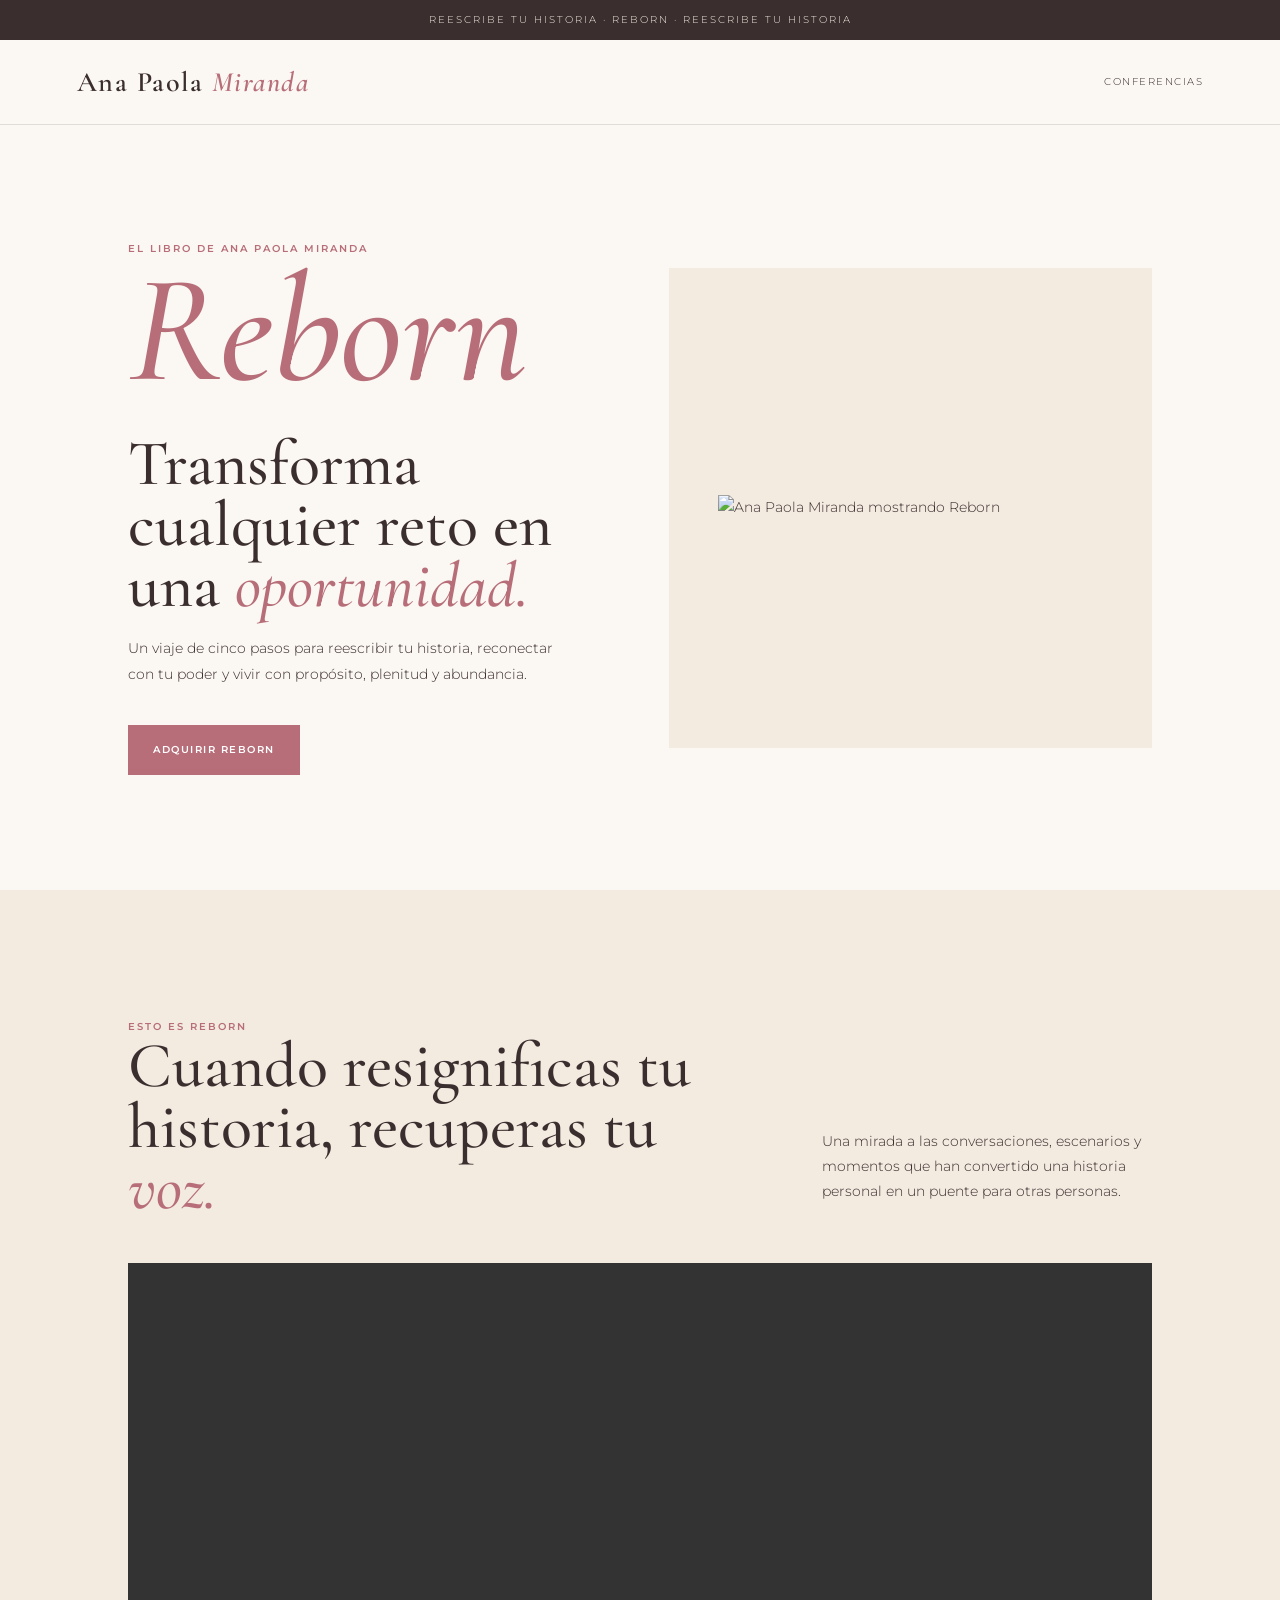
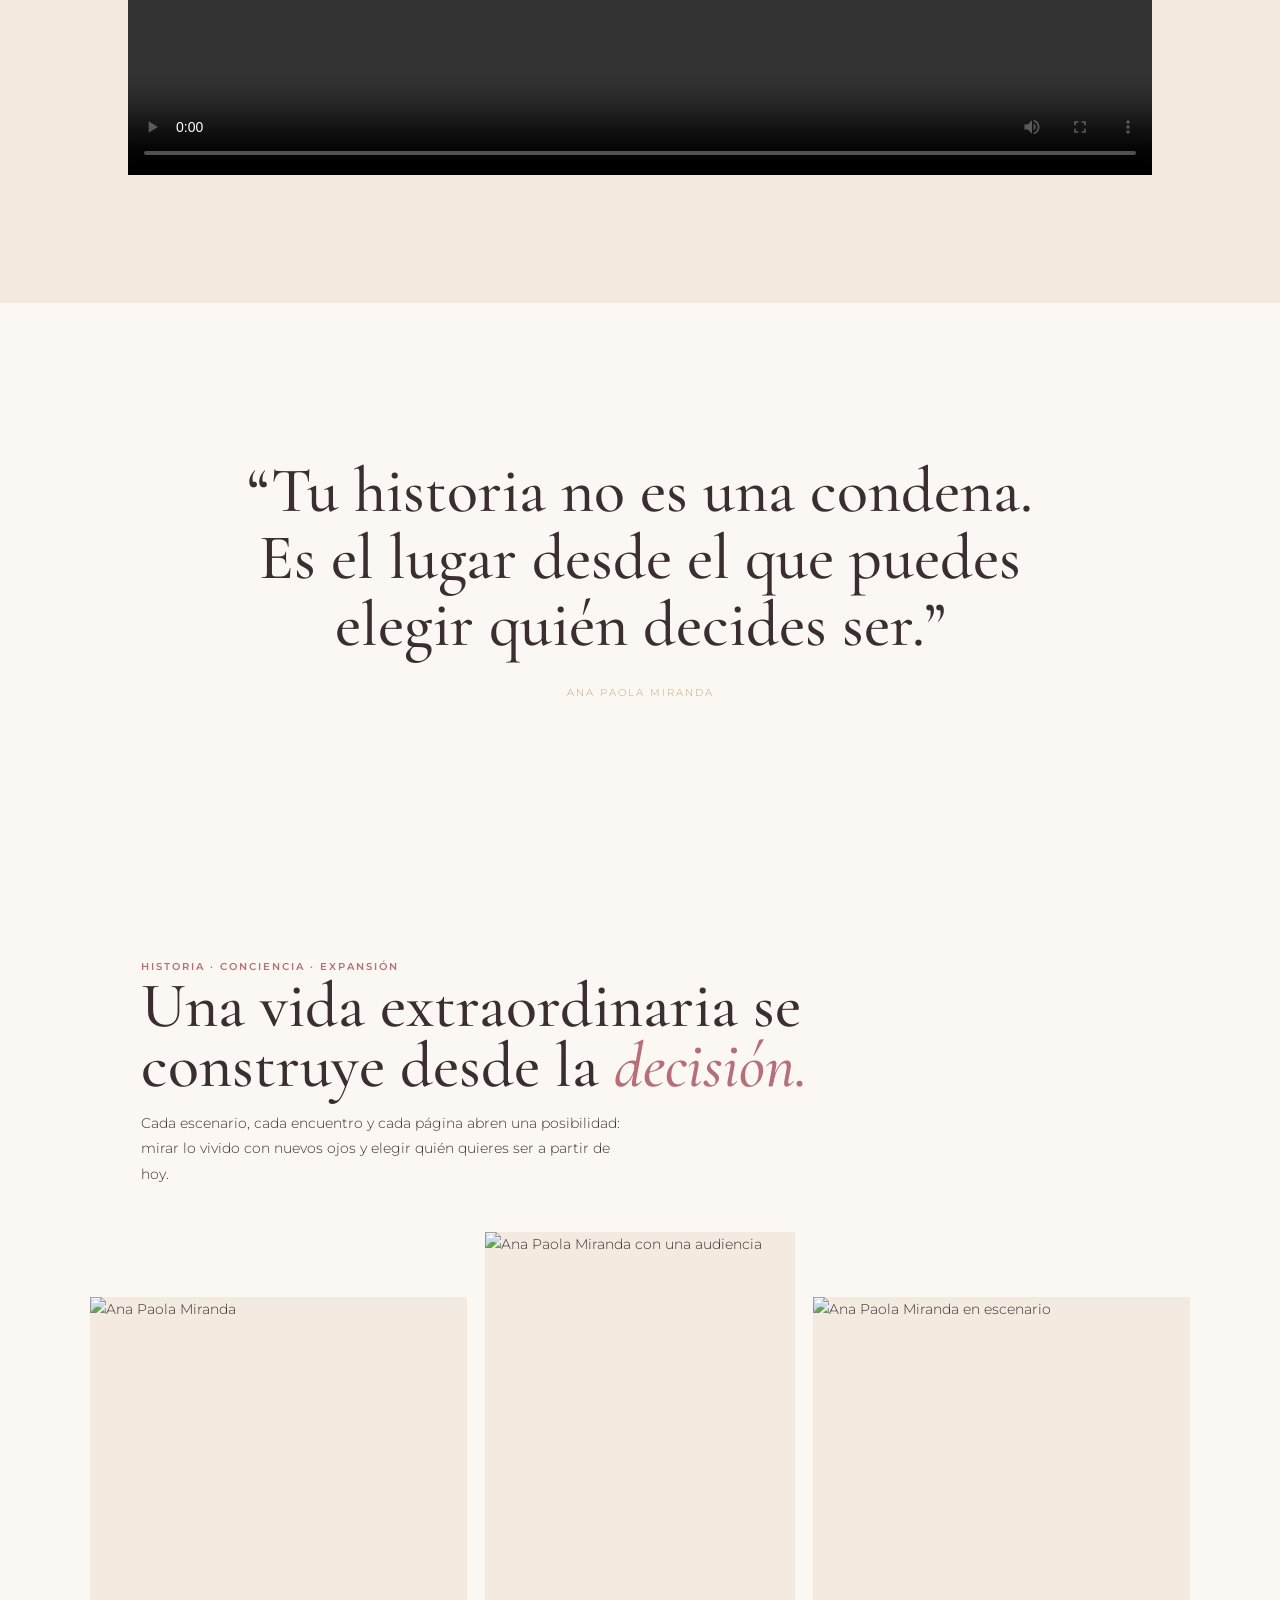
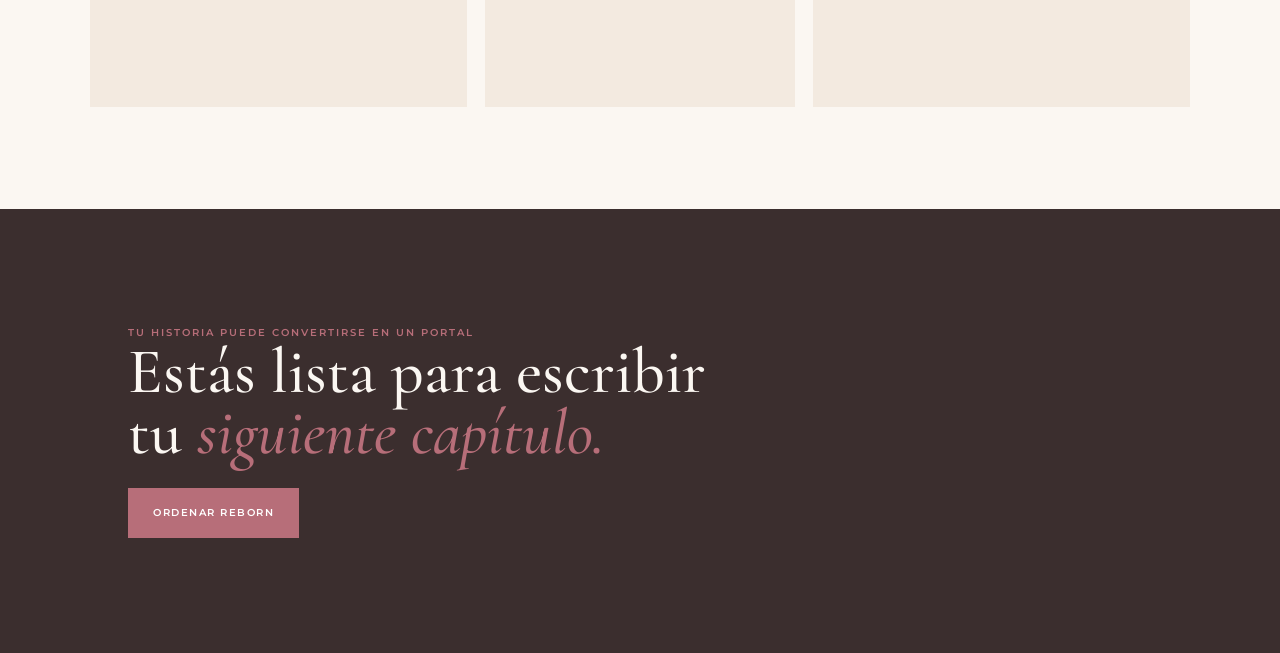
==== reborn/index.html @ 2768ccd0 "Publicar reborn/index.html" ====
<!doctype html>
<html lang="es"><head><meta charset="utf-8"><meta name="viewport" content="width=device-width,initial-scale=1"><title>Reborn | Ana Paola Miranda</title><link rel="preconnect" href="https://fonts.googleapis.com"><link rel="preconnect" href="https://fonts.gstatic.com" crossorigin><link href="https://fonts.googleapis.com/css2?family=Cormorant+Garamond:ital,wght@0,500;0,600;1,500&family=Montserrat:wght@300;400;600&display=swap" rel="stylesheet"><style>
:root{--ivory:#FBF7F2;--cream:#F3EAE0;--pink:#EAD0CB;--cta:#B76E79;--gold:#C9A96A;--ink:#3B2E2E}*{box-sizing:border-box}body{margin:0;background:var(--ivory);color:var(--ink);font:300 14px/1.8 Montserrat,sans-serif}.bar{padding:11px;background:var(--ink);color:var(--cream);font-size:10px;letter-spacing:2px;text-align:center}nav{display:flex;justify-content:space-between;align-items:center;padding:25px 6vw;border-bottom:1px solid #3b2e2e22}nav a{color:var(--ink);text-decoration:none;text-transform:uppercase;font-size:10px;letter-spacing:1.5px}.brand{font:600 28px 'Cormorant Garamond',serif!important;text-transform:none!important}h1,h2{font-family:'Cormorant Garamond',serif;font-weight:500;line-height:.95;margin:0}h1{font-size:clamp(80px,12vw,165px)}h2{font-size:clamp(40px,5vw,72px)}em{color:var(--cta)}.eyebrow{color:var(--cta);font-size:10px;font-weight:600;letter-spacing:2px;text-transform:uppercase}.hero{display:grid;grid-template-columns:1fr 1.1fr;gap:8vw;align-items:center;min-height:82vh;padding:9vw 10vw}.hero h2{margin:30px 0 20px;max-width:500px}.copy{max-width:430px}.book{min-height:480px;background:var(--cream);display:flex;align-items:center;justify-content:center}.book img{width:80%;max-height:530px;object-fit:cover}.button{display:inline-block;margin-top:24px;padding:16px 25px;background:var(--cta);color:#fff;font-weight:600;font-size:10px;letter-spacing:1.5px;text-decoration:none;text-transform:uppercase}.intro{background:var(--cream);padding:10vw}.heading{max-width:1100px;margin:auto auto 45px;display:flex;justify-content:space-between;gap:5vw;align-items:end}.heading p{max-width:330px}.film{max-width:1100px;margin:auto;background:var(--ink)}video{display:block;width:100%;max-height:75vh}.quote{padding:12vw 10vw;text-align:center}.quote p{max-width:850px;margin:auto;font:500 clamp(36px,5vw,68px)/1.05 'Cormorant Garamond',serif}.quote span{display:block;margin-top:25px;color:var(--gold);font-size:10px;letter-spacing:2px;text-transform:uppercase}.gallery{padding:8vw 7vw}.gallery-head{max-width:700px;margin:0 0 45px 4vw}.gallery-head p{max-width:480px}.grid{display:grid;grid-template-columns:1.1fr .9fr 1.1fr;gap:18px}.grid figure{margin:0;background:var(--cream);overflow:hidden}.grid figure:nth-child(odd){margin-top:65px}.grid img{display:block;width:100%;height:410px;object-fit:cover;filter:saturate(.84)}footer{padding:9vw 10vw;background:var(--ink);color:var(--ivory)}footer h2{max-width:600px}@media(max-width:720px){nav{padding:20px 7vw}.hero{grid-template-columns:1fr;padding:18vw 8vw}.book{order:-1;min-height:350px}.intro,.gallery{padding:18vw 8vw}.heading{display:block}.heading p{margin-top:20px}.grid{grid-template-columns:1fr}.grid figure:nth-child(n){margin:0}.grid img{height:350px}}
</style></head><body><div class="bar">REESCRIBE TU HISTORIA · REBORN · REESCRIBE TU HISTORIA</div><nav><a class="brand" href="/">Ana Paola <em>Miranda</em></a><a href="/">Conferencias</a></nav><main><section class="hero"><div><div class="eyebrow">El libro de Ana Paola Miranda</div><h1><em>Reborn</em></h1><h2>Transforma cualquier reto en una <em>oportunidad.</em></h2><p class="copy">Un viaje de cinco pasos para reescribir tu historia, reconectar con tu poder y vivir con propósito, plenitud y abundancia.</p><a class="button" href="https://buy.stripe.com/00weVf7K4efV6lG5kM0co02">Adquirir Reborn</a></div><div class="book"><img src="https://ana-paola-miranda-2sur7z4mm-voz-es-consciencia.vercel.app/assets/reborn-book.webp" alt="Ana Paola Miranda mostrando Reborn"></div></section><section class="intro"><div class="heading"><div><div class="eyebrow">Esto es Reborn</div><h2>Cuando resignificas tu historia, recuperas tu <em>voz.</em></h2></div><p>Una mirada a las conversaciones, escenarios y momentos que han convertido una historia personal en un puente para otras personas.</p></div><div class="film"><video controls playsinline preload="metadata"><source src="/assets/intro-apm.mp4" type="video/mp4">Tu navegador no puede reproducir este video.</video></div></section><section class="quote"><p>“Tu historia no es una condena. Es el lugar desde el que puedes elegir quién decides ser.”</p><span>Ana Paola Miranda</span></section><section class="gallery"><div class="gallery-head"><div class="eyebrow">Historia · Conciencia · Expansión</div><h2>Una vida extraordinaria se construye desde la <em>decisión.</em></h2><p>Cada escenario, cada encuentro y cada página abren una posibilidad: mirar lo vivido con nuevos ojos y elegir quién quieres ser a partir de hoy.</p></div><div class="grid"><figure><img src="https://ana-paola-miranda-2sur7z4mm-voz-es-consciencia.vercel.app/assets/reborn-portrait.webp" alt="Ana Paola Miranda"></figure><figure><img src="https://ana-paola-miranda-2sur7z4mm-voz-es-consciencia.vercel.app/assets/reborn-audience.webp" alt="Ana Paola Miranda con una audiencia"></figure><figure><img src="https://ana-paola-miranda-2sur7z4mm-voz-es-consciencia.vercel.app/assets/reborn-stage.webp" alt="Ana Paola Miranda en escenario"></figure></div></section></main><footer><div class="eyebrow">Tu historia puede convertirse en un portal</div><h2>Estás lista para escribir tu <em>siguiente capítulo.</em></h2><a class="button" href="https://buy.stripe.com/00weVf7K4efV6lG5kM0co02">Ordenar Reborn</a></footer></body></html>
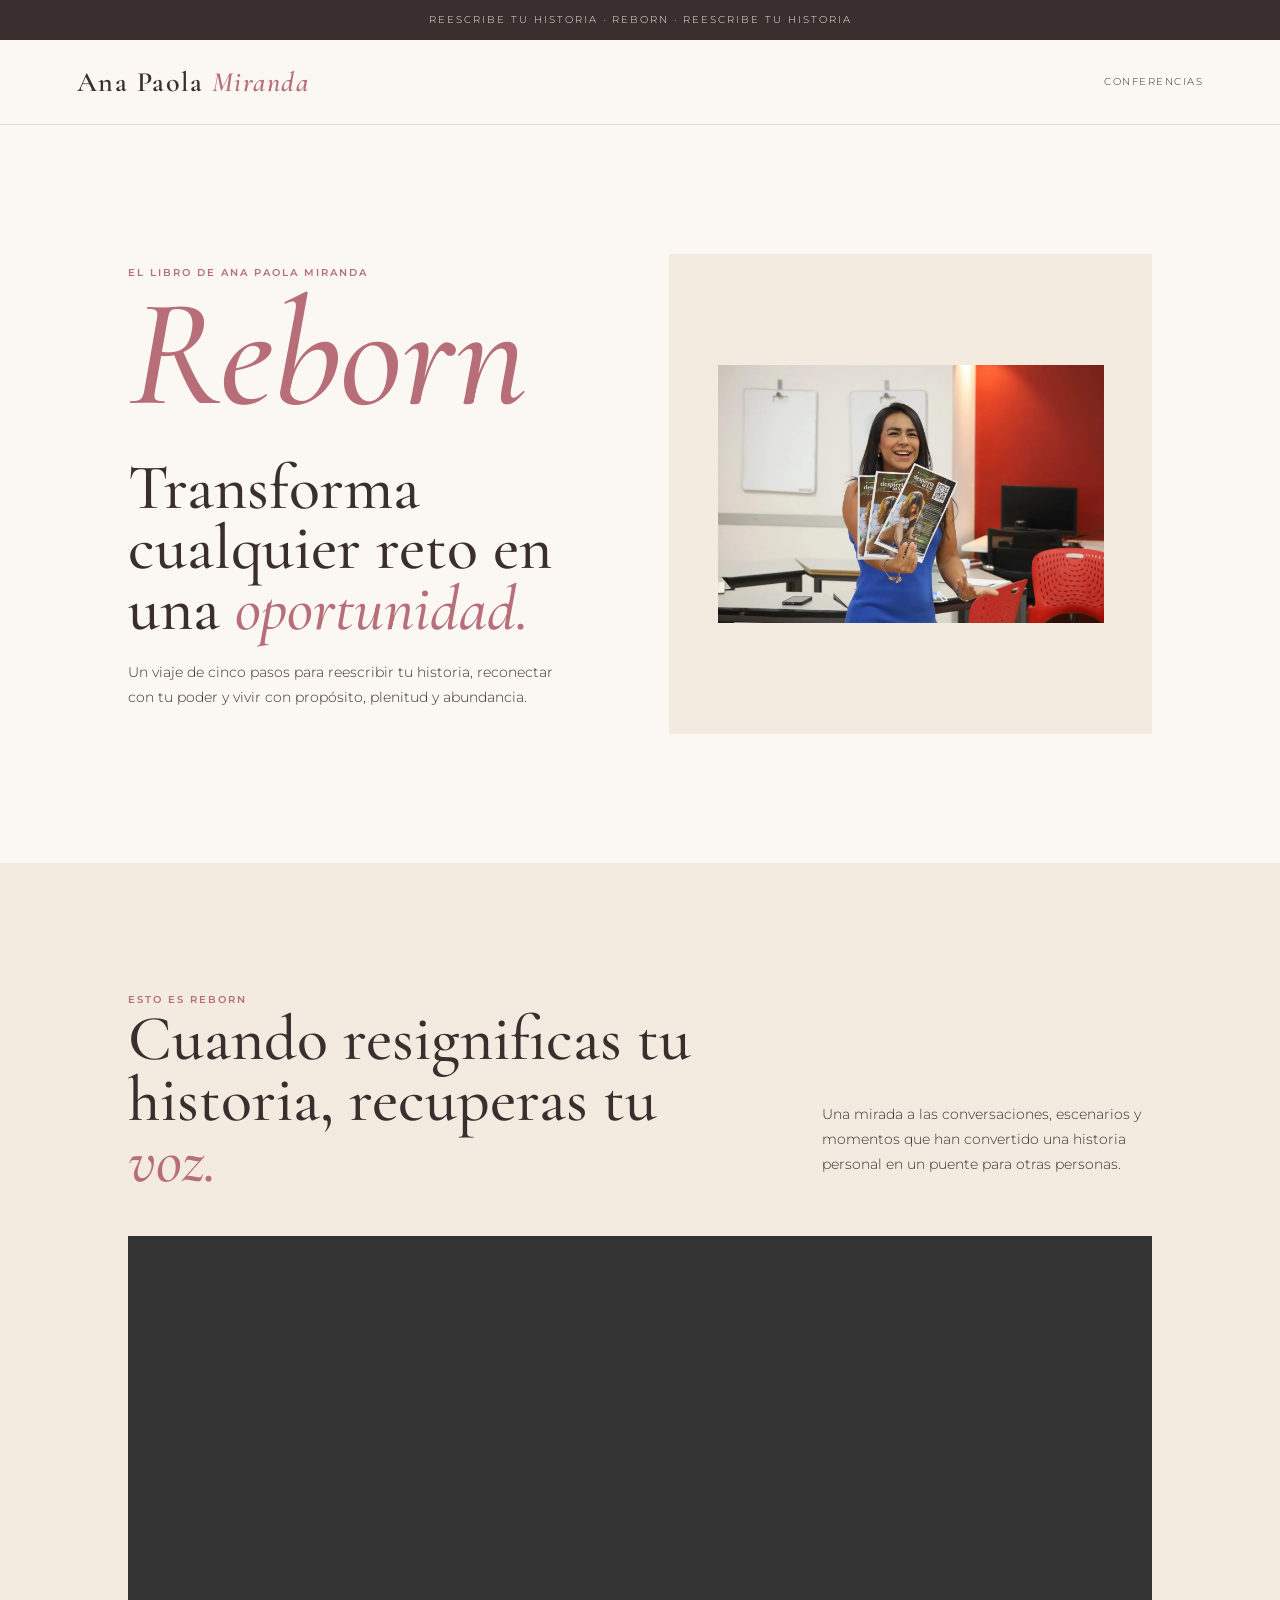
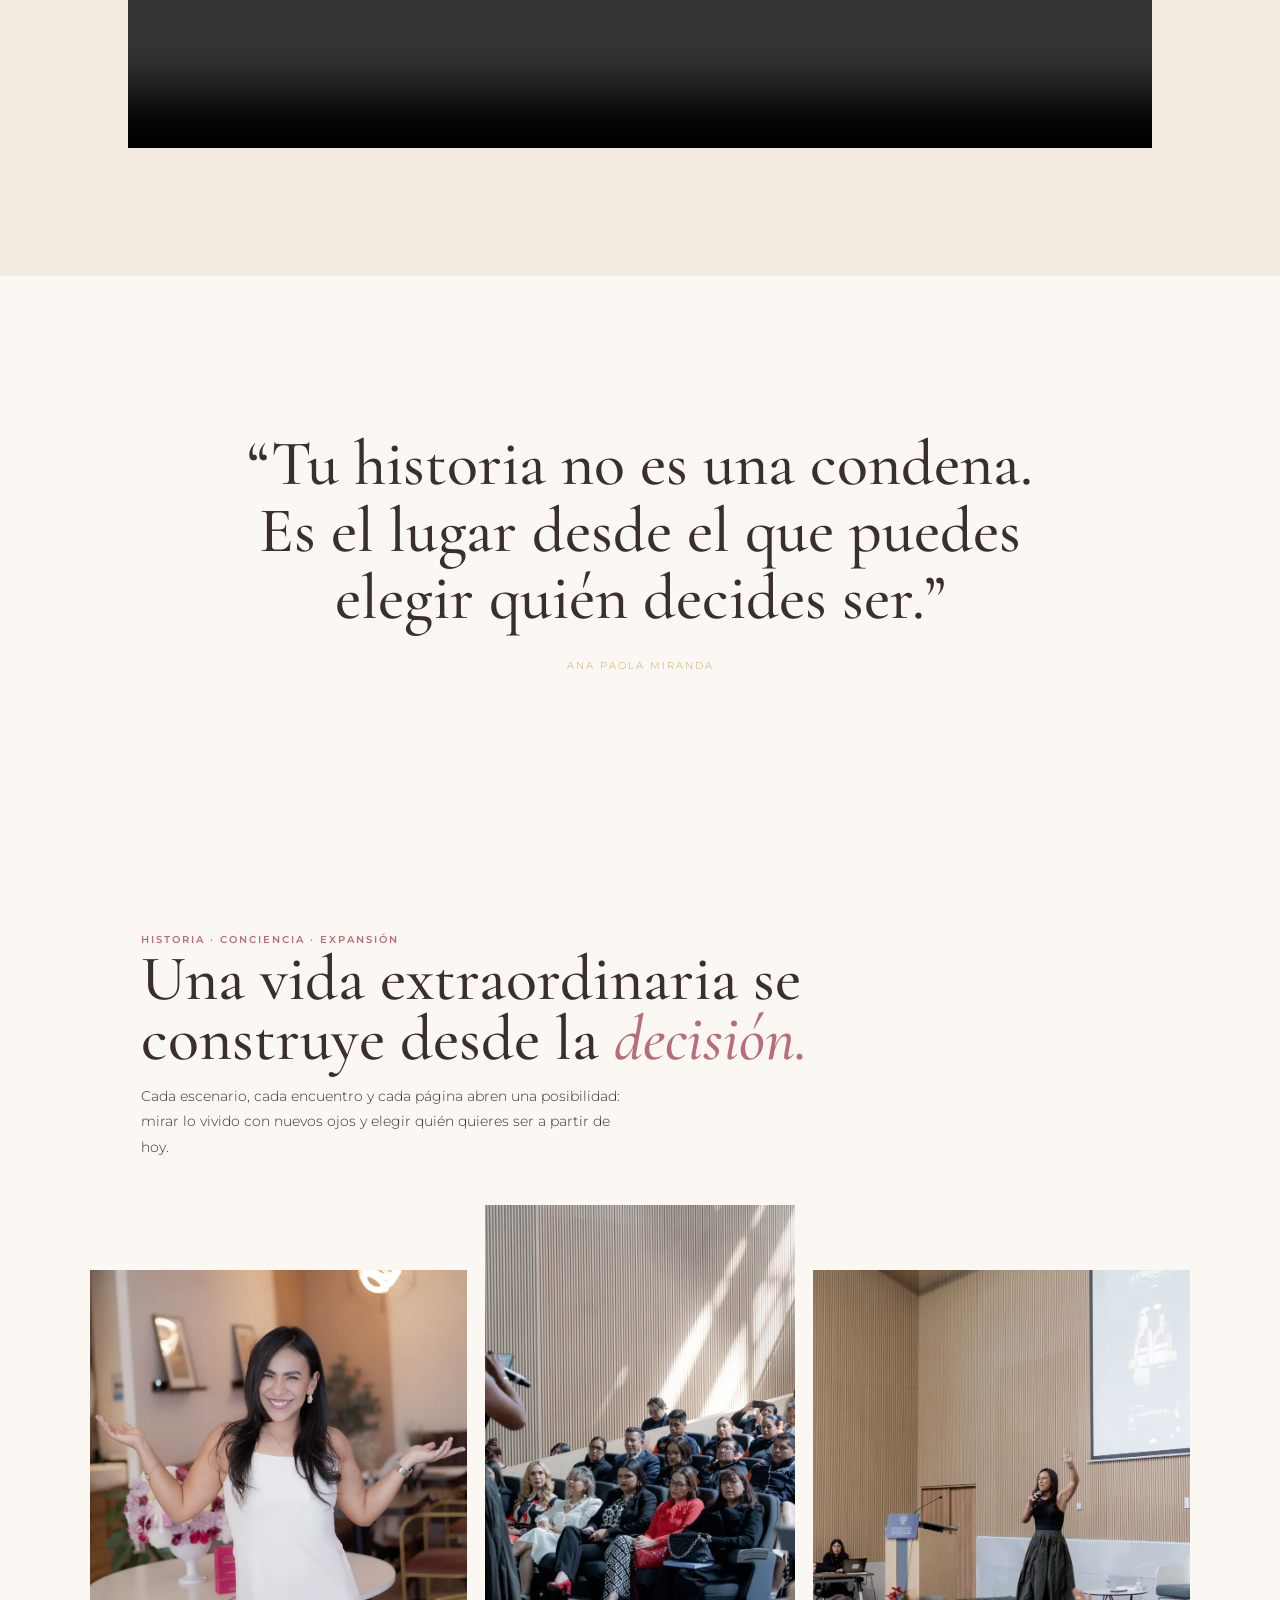
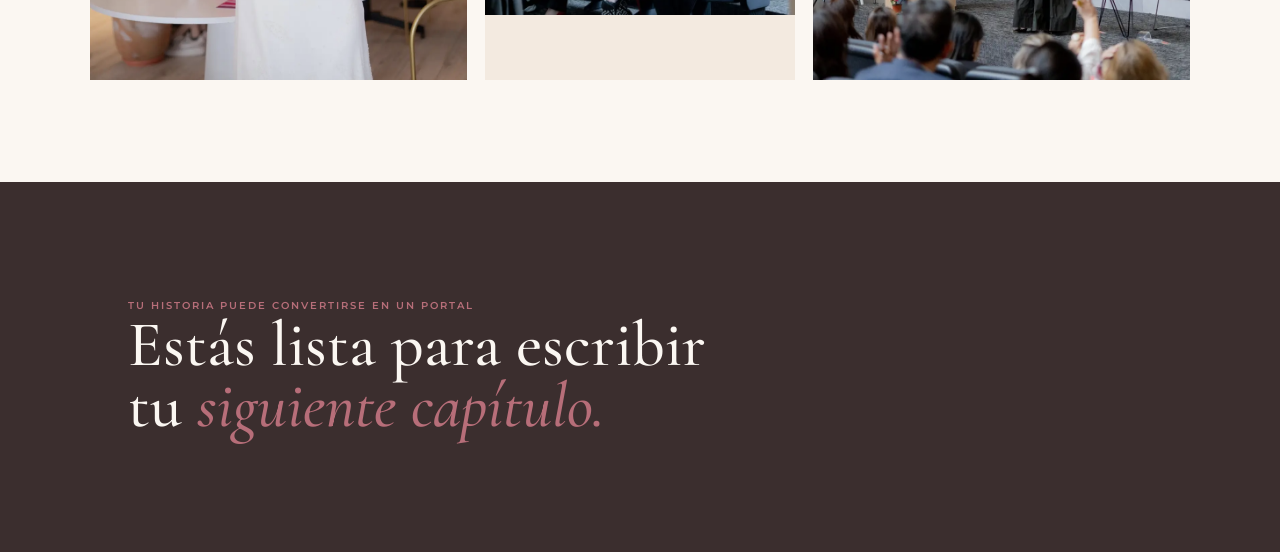
==== commit 97fe20fd: "Restaurar imágenes y checkout de Reborn" ====
--- a/reborn/index.html
+++ b/reborn/index.html
@@ -1,4 +1,4 @@
 <!doctype html>
 <html lang="es"><head><meta charset="utf-8"><meta name="viewport" content="width=device-width,initial-scale=1"><title>Reborn | Ana Paola Miranda</title><link rel="preconnect" href="https://fonts.googleapis.com"><link rel="preconnect" href="https://fonts.gstatic.com" crossorigin><link href="https://fonts.googleapis.com/css2?family=Cormorant+Garamond:ital,wght@0,500;0,600;1,500&family=Montserrat:wght@300;400;600&display=swap" rel="stylesheet"><style>
 :root{--ivory:#FBF7F2;--cream:#F3EAE0;--pink:#EAD0CB;--cta:#B76E79;--gold:#C9A96A;--ink:#3B2E2E}*{box-sizing:border-box}body{margin:0;background:var(--ivory);color:var(--ink);font:300 14px/1.8 Montserrat,sans-serif}.bar{padding:11px;background:var(--ink);color:var(--cream);font-size:10px;letter-spacing:2px;text-align:center}nav{display:flex;justify-content:space-between;align-items:center;padding:25px 6vw;border-bottom:1px solid #3b2e2e22}nav a{color:var(--ink);text-decoration:none;text-transform:uppercase;font-size:10px;letter-spacing:1.5px}.brand{font:600 28px 'Cormorant Garamond',serif!important;text-transform:none!important}h1,h2{font-family:'Cormorant Garamond',serif;font-weight:500;line-height:.95;margin:0}h1{font-size:clamp(80px,12vw,165px)}h2{font-size:clamp(40px,5vw,72px)}em{color:var(--cta)}.eyebrow{color:var(--cta);font-size:10px;font-weight:600;letter-spacing:2px;text-transform:uppercase}.hero{display:grid;grid-template-columns:1fr 1.1fr;gap:8vw;align-items:center;min-height:82vh;padding:9vw 10vw}.hero h2{margin:30px 0 20px;max-width:500px}.copy{max-width:430px}.book{min-height:480px;background:var(--cream);display:flex;align-items:center;justify-content:center}.book img{width:80%;max-height:530px;object-fit:cover}.button{display:inline-block;margin-top:24px;padding:16px 25px;background:var(--cta);color:#fff;font-weight:600;font-size:10px;letter-spacing:1.5px;text-decoration:none;text-transform:uppercase}.intro{background:var(--cream);padding:10vw}.heading{max-width:1100px;margin:auto auto 45px;display:flex;justify-content:space-between;gap:5vw;align-items:end}.heading p{max-width:330px}.film{max-width:1100px;margin:auto;background:var(--ink)}video{display:block;width:100%;max-height:75vh}.quote{padding:12vw 10vw;text-align:center}.quote p{max-width:850px;margin:auto;font:500 clamp(36px,5vw,68px)/1.05 'Cormorant Garamond',serif}.quote span{display:block;margin-top:25px;color:var(--gold);font-size:10px;letter-spacing:2px;text-transform:uppercase}.gallery{padding:8vw 7vw}.gallery-head{max-width:700px;margin:0 0 45px 4vw}.gallery-head p{max-width:480px}.grid{display:grid;grid-template-columns:1.1fr .9fr 1.1fr;gap:18px}.grid figure{margin:0;background:var(--cream);overflow:hidden}.grid figure:nth-child(odd){margin-top:65px}.grid img{display:block;width:100%;height:410px;object-fit:cover;filter:saturate(.84)}footer{padding:9vw 10vw;background:var(--ink);color:var(--ivory)}footer h2{max-width:600px}@media(max-width:720px){nav{padding:20px 7vw}.hero{grid-template-columns:1fr;padding:18vw 8vw}.book{order:-1;min-height:350px}.intro,.gallery{padding:18vw 8vw}.heading{display:block}.heading p{margin-top:20px}.grid{grid-template-columns:1fr}.grid figure:nth-child(n){margin:0}.grid img{height:350px}}
-</style></head><body><div class="bar">REESCRIBE TU HISTORIA · REBORN · REESCRIBE TU HISTORIA</div><nav><a class="brand" href="/">Ana Paola <em>Miranda</em></a><a href="/">Conferencias</a></nav><main><section class="hero"><div><div class="eyebrow">El libro de Ana Paola Miranda</div><h1><em>Reborn</em></h1><h2>Transforma cualquier reto en una <em>oportunidad.</em></h2><p class="copy">Un viaje de cinco pasos para reescribir tu historia, reconectar con tu poder y vivir con propósito, plenitud y abundancia.</p><a class="button" href="https://buy.stripe.com/00weVf7K4efV6lG5kM0co02">Adquirir Reborn</a></div><div class="book"><img src="https://ana-paola-miranda-2sur7z4mm-voz-es-consciencia.vercel.app/assets/reborn-book.webp" alt="Ana Paola Miranda mostrando Reborn"></div></section><section class="intro"><div class="heading"><div><div class="eyebrow">Esto es Reborn</div><h2>Cuando resignificas tu historia, recuperas tu <em>voz.</em></h2></div><p>Una mirada a las conversaciones, escenarios y momentos que han convertido una historia personal en un puente para otras personas.</p></div><div class="film"><video controls playsinline preload="metadata"><source src="/assets/intro-apm.mp4" type="video/mp4">Tu navegador no puede reproducir este video.</video></div></section><section class="quote"><p>“Tu historia no es una condena. Es el lugar desde el que puedes elegir quién decides ser.”</p><span>Ana Paola Miranda</span></section><section class="gallery"><div class="gallery-head"><div class="eyebrow">Historia · Conciencia · Expansión</div><h2>Una vida extraordinaria se construye desde la <em>decisión.</em></h2><p>Cada escenario, cada encuentro y cada página abren una posibilidad: mirar lo vivido con nuevos ojos y elegir quién quieres ser a partir de hoy.</p></div><div class="grid"><figure><img src="https://ana-paola-miranda-2sur7z4mm-voz-es-consciencia.vercel.app/assets/reborn-portrait.webp" alt="Ana Paola Miranda"></figure><figure><img src="https://ana-paola-miranda-2sur7z4mm-voz-es-consciencia.vercel.app/assets/reborn-audience.webp" alt="Ana Paola Miranda con una audiencia"></figure><figure><img src="https://ana-paola-miranda-2sur7z4mm-voz-es-consciencia.vercel.app/assets/reborn-stage.webp" alt="Ana Paola Miranda en escenario"></figure></div></section></main><footer><div class="eyebrow">Tu historia puede convertirse en un portal</div><h2>Estás lista para escribir tu <em>siguiente capítulo.</em></h2><a class="button" href="https://buy.stripe.com/00weVf7K4efV6lG5kM0co02">Ordenar Reborn</a></footer></body></html>
+</style></head><body><div class="bar">REESCRIBE TU HISTORIA · REBORN · REESCRIBE TU HISTORIA</div><nav><a class="brand" href="/">Ana Paola <em>Miranda</em></a><a href="/">Conferencias</a></nav><main><section class="hero"><div><div class="eyebrow">El libro de Ana Paola Miranda</div><h1><em>Reborn</em></h1><h2>Transforma cualquier reto en una <em>oportunidad.</em></h2><p class="copy">Un viaje de cinco pasos para reescribir tu historia, reconectar con tu poder y vivir con propósito, plenitud y abundancia.</p><script async src="https://js.stripe.com/v3/buy-button.js"></script><stripe-buy-button buy-button-id="buy_btn_1UAITbFDJoEwNW8dLNTRhCLz" publishable-key="pk_live_51MtfrJFDJoEwNW8dAANXOq1FfuCjnZkId1ZlpKen9R8stJC3nZE4eP9NRCsV95WtlW2i5pS6AgzBwb1lvlz00PYuFrcIm"></stripe-buy-button></div><div class="book"><img src="[data-uri]" alt="Ana Paola Miranda mostrando Reborn"></div></section><section class="intro"><div class="heading"><div><div class="eyebrow">Esto es Reborn</div><h2>Cuando resignificas tu historia, recuperas tu <em>voz.</em></h2></div><p>Una mirada a las conversaciones, escenarios y momentos que han convertido una historia personal en un puente para otras personas.</p></div><div class="film"><video controls playsinline preload="metadata"><source src="https://ana-paola-miranda-2sur7z4mm-voz-es-consciencia.vercel.app/assets/intro-apm-web.mp4" type="video/mp4">Tu navegador no puede reproducir este video.</video></div></section><section class="quote"><p>“Tu historia no es una condena. Es el lugar desde el que puedes elegir quién decides ser.”</p><span>Ana Paola Miranda</span></section><section class="gallery"><div class="gallery-head"><div class="eyebrow">Historia · Conciencia · Expansión</div><h2>Una vida extraordinaria se construye desde la <em>decisión.</em></h2><p>Cada escenario, cada encuentro y cada página abren una posibilidad: mirar lo vivido con nuevos ojos y elegir quién quieres ser a partir de hoy.</p></div><div class="grid"><figure><img src="[data-uri]" alt="Ana Paola Miranda"></figure><figure><img src="[data-uri]" alt="Ana Paola Miranda con una audiencia"></figure><figure><img src="[data-uri]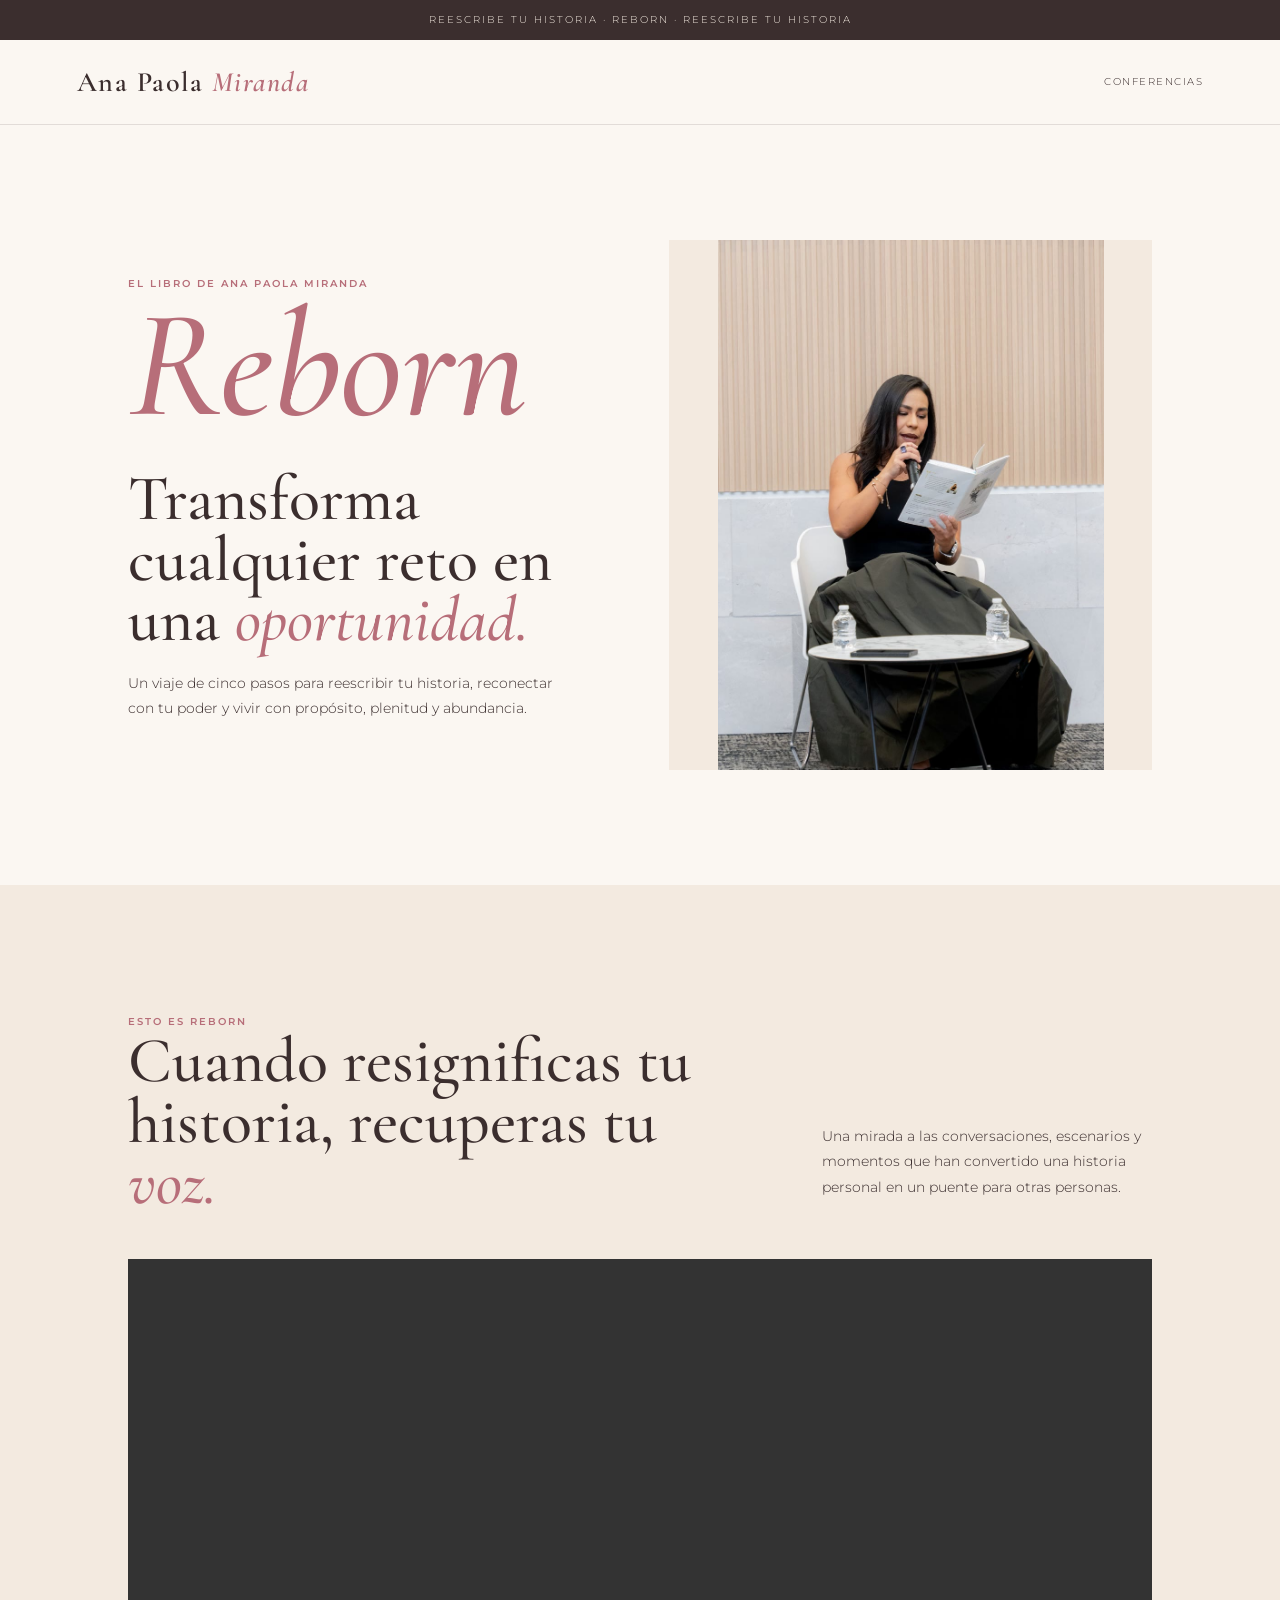
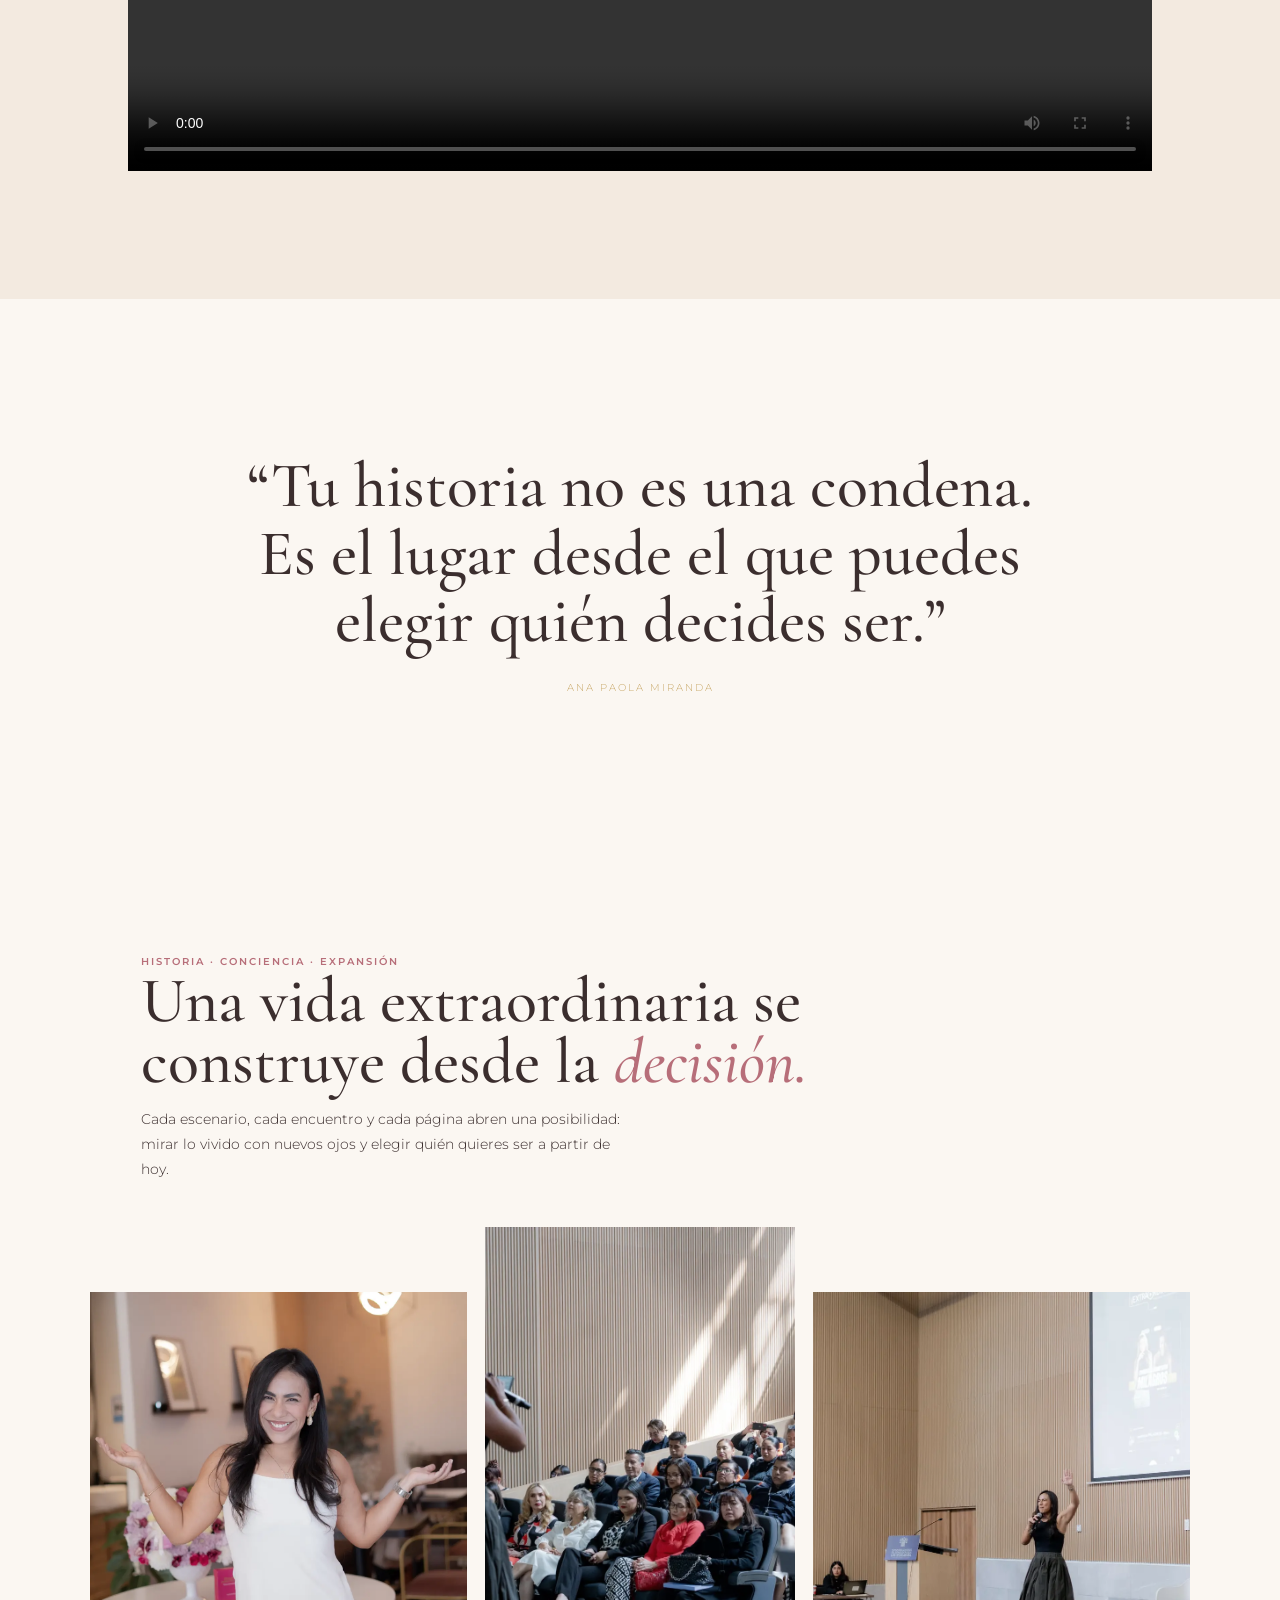
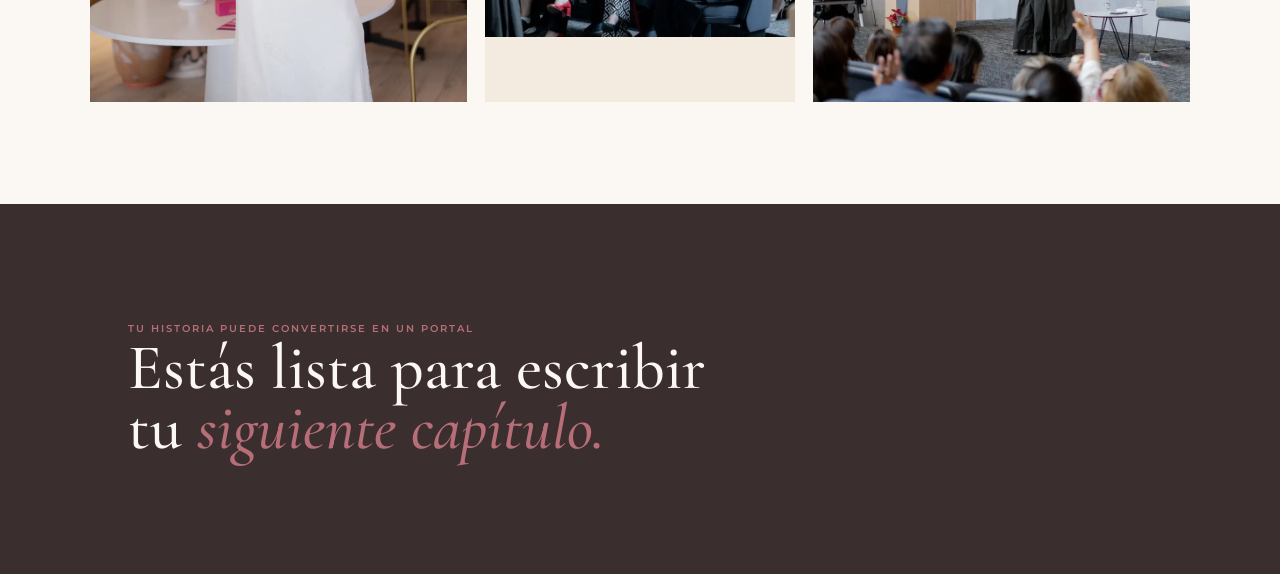
==== commit 4bee6a9d: "Actualizar foto principal y checkout de Reborn" ====
--- a/reborn/index.html
+++ b/reborn/index.html
@@ -1,4 +1,4 @@
 <!doctype html>
 <html lang="es"><head><meta charset="utf-8"><meta name="viewport" content="width=device-width,initial-scale=1"><title>Reborn | Ana Paola Miranda</title><link rel="preconnect" href="https://fonts.googleapis.com"><link rel="preconnect" href="https://fonts.gstatic.com" crossorigin><link href="https://fonts.googleapis.com/css2?family=Cormorant+Garamond:ital,wght@0,500;0,600;1,500&family=Montserrat:wght@300;400;600&display=swap" rel="stylesheet"><style>
 :root{--ivory:#FBF7F2;--cream:#F3EAE0;--pink:#EAD0CB;--cta:#B76E79;--gold:#C9A96A;--ink:#3B2E2E}*{box-sizing:border-box}body{margin:0;background:var(--ivory);color:var(--ink);font:300 14px/1.8 Montserrat,sans-serif}.bar{padding:11px;background:var(--ink);color:var(--cream);font-size:10px;letter-spacing:2px;text-align:center}nav{display:flex;justify-content:space-between;align-items:center;padding:25px 6vw;border-bottom:1px solid #3b2e2e22}nav a{color:var(--ink);text-decoration:none;text-transform:uppercase;font-size:10px;letter-spacing:1.5px}.brand{font:600 28px 'Cormorant Garamond',serif!important;text-transform:none!important}h1,h2{font-family:'Cormorant Garamond',serif;font-weight:500;line-height:.95;margin:0}h1{font-size:clamp(80px,12vw,165px)}h2{font-size:clamp(40px,5vw,72px)}em{color:var(--cta)}.eyebrow{color:var(--cta);font-size:10px;font-weight:600;letter-spacing:2px;text-transform:uppercase}.hero{display:grid;grid-template-columns:1fr 1.1fr;gap:8vw;align-items:center;min-height:82vh;padding:9vw 10vw}.hero h2{margin:30px 0 20px;max-width:500px}.copy{max-width:430px}.book{min-height:480px;background:var(--cream);display:flex;align-items:center;justify-content:center}.book img{width:80%;max-height:530px;object-fit:cover}.button{display:inline-block;margin-top:24px;padding:16px 25px;background:var(--cta);color:#fff;font-weight:600;font-size:10px;letter-spacing:1.5px;text-decoration:none;text-transform:uppercase}.intro{background:var(--cream);padding:10vw}.heading{max-width:1100px;margin:auto auto 45px;display:flex;justify-content:space-between;gap:5vw;align-items:end}.heading p{max-width:330px}.film{max-width:1100px;margin:auto;background:var(--ink)}video{display:block;width:100%;max-height:75vh}.quote{padding:12vw 10vw;text-align:center}.quote p{max-width:850px;margin:auto;font:500 clamp(36px,5vw,68px)/1.05 'Cormorant Garamond',serif}.quote span{display:block;margin-top:25px;color:var(--gold);font-size:10px;letter-spacing:2px;text-transform:uppercase}.gallery{padding:8vw 7vw}.gallery-head{max-width:700px;margin:0 0 45px 4vw}.gallery-head p{max-width:480px}.grid{display:grid;grid-template-columns:1.1fr .9fr 1.1fr;gap:18px}.grid figure{margin:0;background:var(--cream);overflow:hidden}.grid figure:nth-child(odd){margin-top:65px}.grid img{display:block;width:100%;height:410px;object-fit:cover;filter:saturate(.84)}footer{padding:9vw 10vw;background:var(--ink);color:var(--ivory)}footer h2{max-width:600px}@media(max-width:720px){nav{padding:20px 7vw}.hero{grid-template-columns:1fr;padding:18vw 8vw}.book{order:-1;min-height:350px}.intro,.gallery{padding:18vw 8vw}.heading{display:block}.heading p{margin-top:20px}.grid{grid-template-columns:1fr}.grid figure:nth-child(n){margin:0}.grid img{height:350px}}
-</style></head><body><div class="bar">REESCRIBE TU HISTORIA · REBORN · REESCRIBE TU HISTORIA</div><nav><a class="brand" href="/">Ana Paola <em>Miranda</em></a><a href="/">Conferencias</a></nav><main><section class="hero"><div><div class="eyebrow">El libro de Ana Paola Miranda</div><h1><em>Reborn</em></h1><h2>Transforma cualquier reto en una <em>oportunidad.</em></h2><p class="copy">Un viaje de cinco pasos para reescribir tu historia, reconectar con tu poder y vivir con propósito, plenitud y abundancia.</p><script async src="https://js.stripe.com/v3/buy-button.js"></script><stripe-buy-button buy-button-id="buy_btn_1UAITbFDJoEwNW8dLNTRhCLz" publishable-key="pk_live_51MtfrJFDJoEwNW8dAANXOq1FfuCjnZkId1ZlpKen9R8stJC3nZE4eP9NRCsV95WtlW2i5pS6AgzBwb1lvlz00PYuFrcIm"></stripe-buy-button></div><div class="book"><img src="[data-uri]" alt="Ana Paola Miranda mostrando Reborn"></div></section><section class="intro"><div class="heading"><div><div class="eyebrow">Esto es Reborn</div><h2>Cuando resignificas tu historia, recuperas tu <em>voz.</em></h2></div><p>Una mirada a las conversaciones, escenarios y momentos que han convertido una historia personal en un puente para otras personas.</p></div><div class="film"><video controls playsinline preload="metadata"><source src="https://ana-paola-miranda-2sur7z4mm-voz-es-consciencia.vercel.app/assets/intro-apm-web.mp4" type="video/mp4">Tu navegador no puede reproducir este video.</video></div></section><section class="quote"><p>“Tu historia no es una condena. Es el lugar desde el que puedes elegir quién decides ser.”</p><span>Ana Paola Miranda</span></section><section class="gallery"><div class="gallery-head"><div class="eyebrow">Historia · Conciencia · Expansión</div><h2>Una vida extraordinaria se construye desde la <em>decisión.</em></h2><p>Cada escenario, cada encuentro y cada página abren una posibilidad: mirar lo vivido con nuevos ojos y elegir quién quieres ser a partir de hoy.</p></div><div class="grid"><figure><img src="[data-uri]" alt="Ana Paola Miranda"></figure><figure><img src="[data-uri]" alt="Ana Paola Miranda con una audiencia"></figure><figure><img src="[data-uri]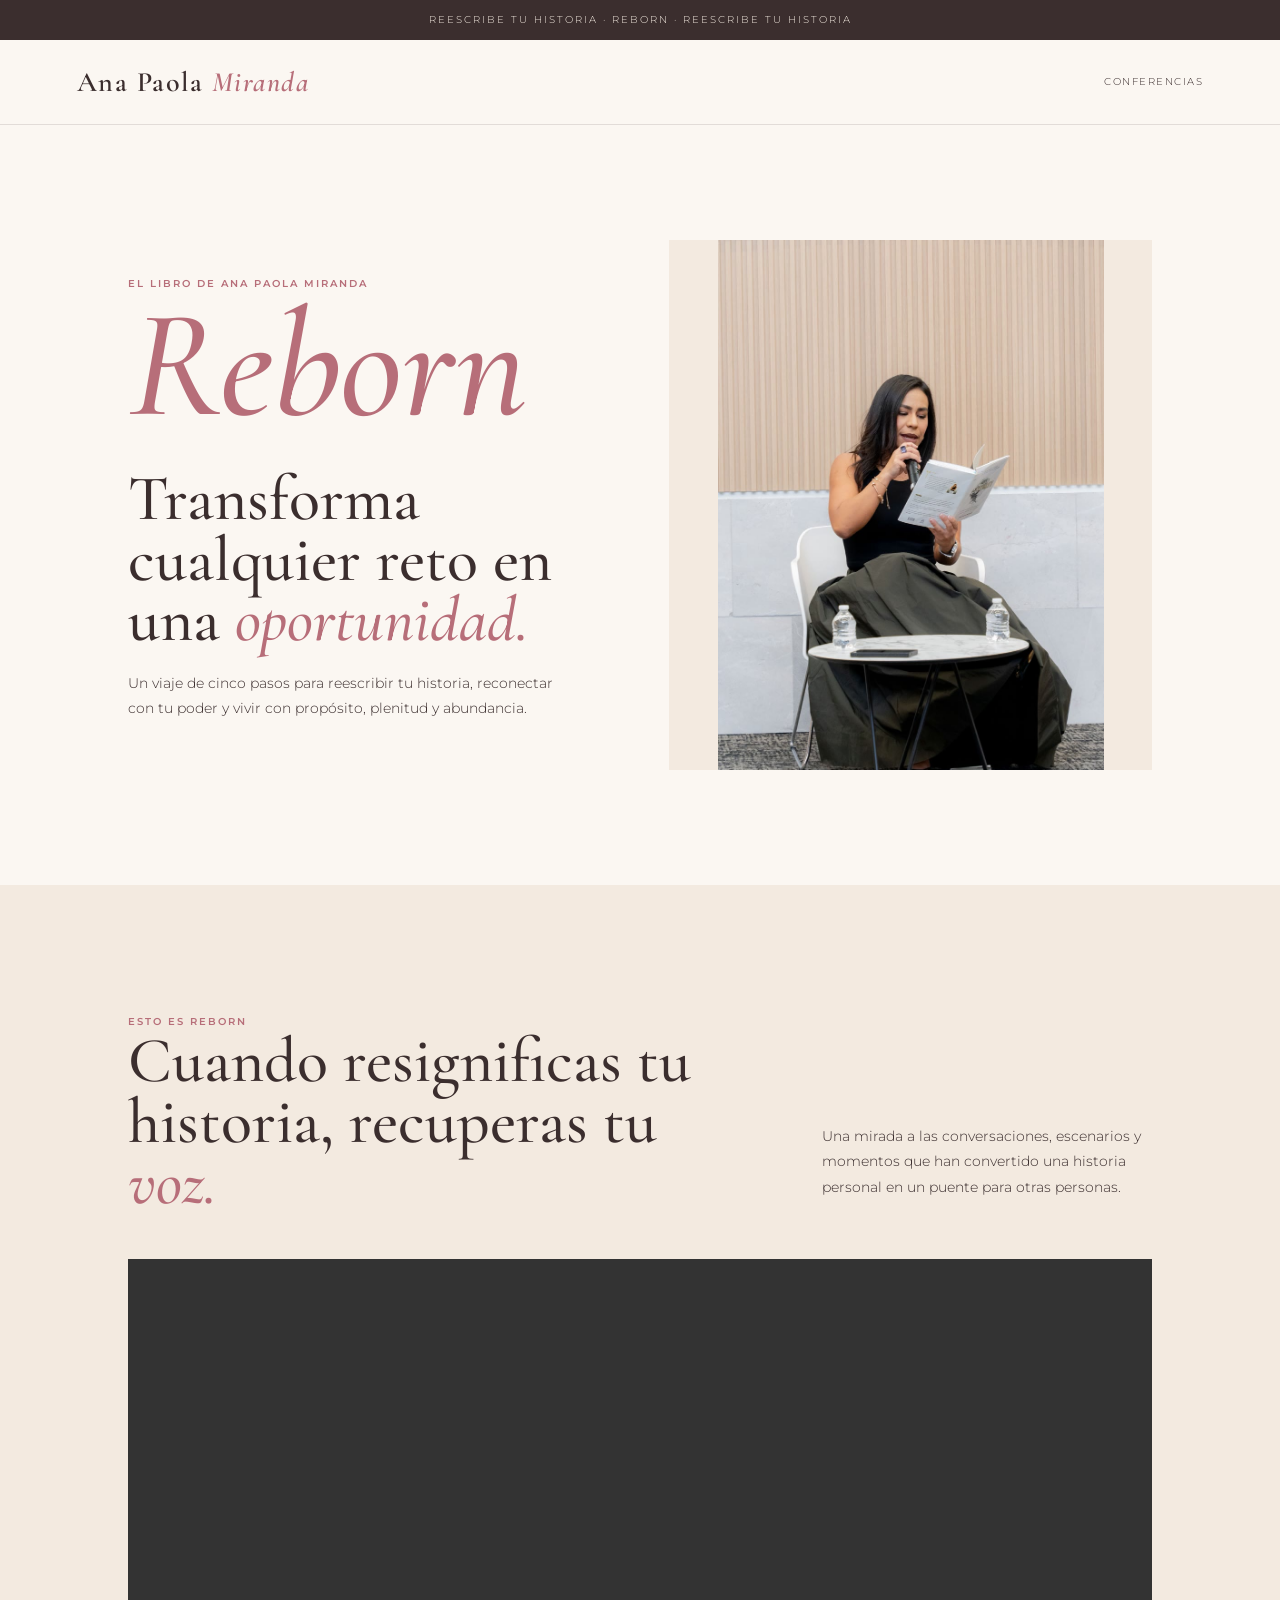
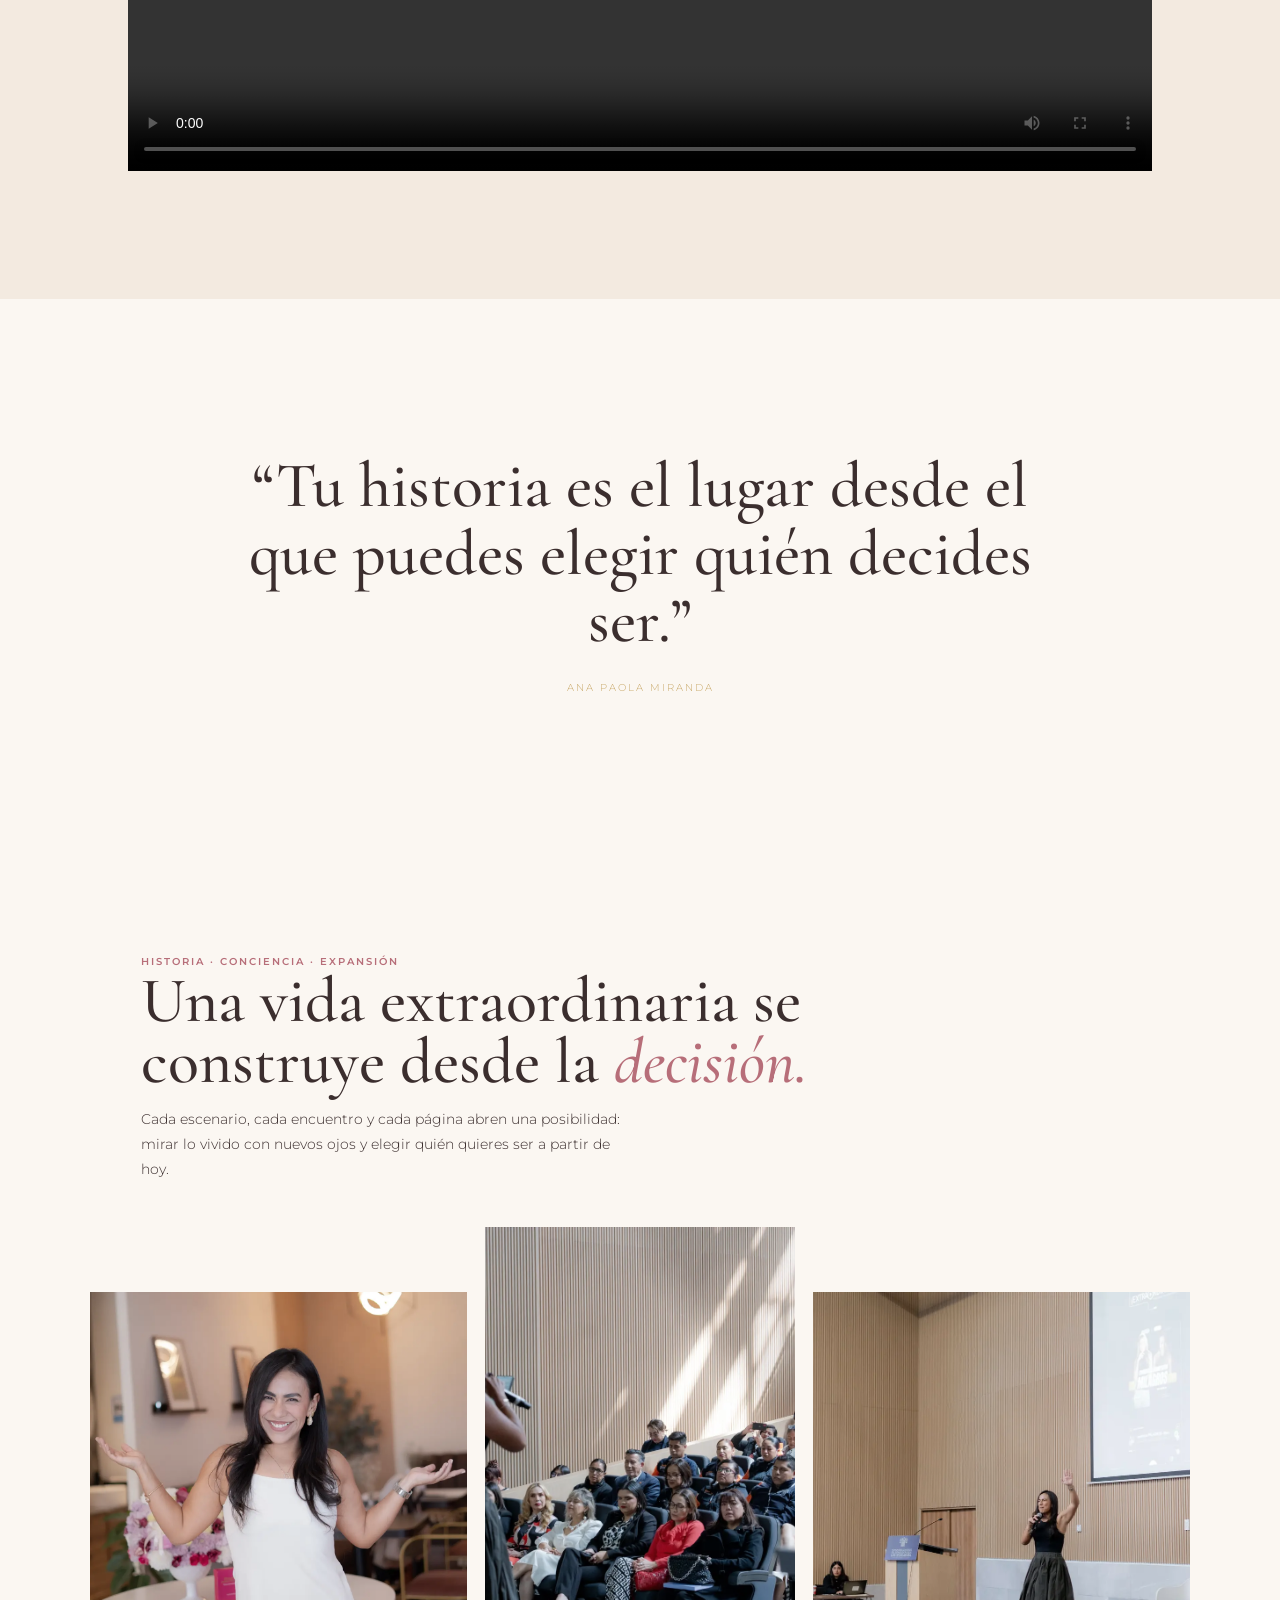
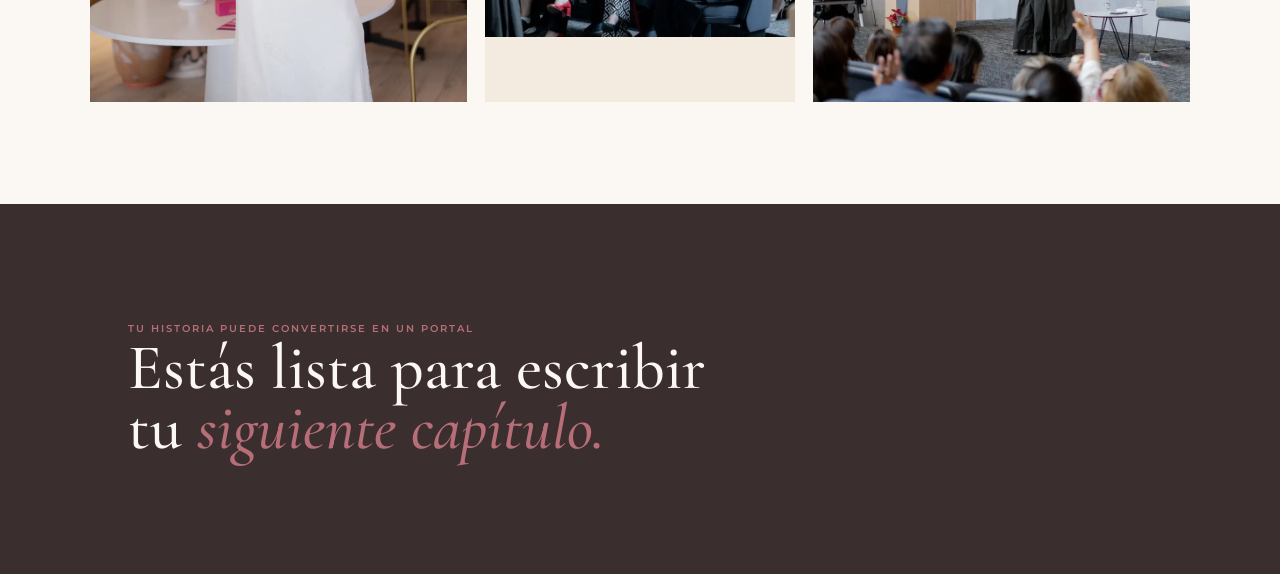
==== commit b57b6bd4: "Actualizar frase y botón de pago de Reborn" ====
--- a/reborn/index.html
+++ b/reborn/index.html
@@ -1,4 +1,4 @@
 <!doctype html>
 <html lang="es"><head><meta charset="utf-8"><meta name="viewport" content="width=device-width,initial-scale=1"><title>Reborn | Ana Paola Miranda</title><link rel="preconnect" href="https://fonts.googleapis.com"><link rel="preconnect" href="https://fonts.gstatic.com" crossorigin><link href="https://fonts.googleapis.com/css2?family=Cormorant+Garamond:ital,wght@0,500;0,600;1,500&family=Montserrat:wght@300;400;600&display=swap" rel="stylesheet"><style>
 :root{--ivory:#FBF7F2;--cream:#F3EAE0;--pink:#EAD0CB;--cta:#B76E79;--gold:#C9A96A;--ink:#3B2E2E}*{box-sizing:border-box}body{margin:0;background:var(--ivory);color:var(--ink);font:300 14px/1.8 Montserrat,sans-serif}.bar{padding:11px;background:var(--ink);color:var(--cream);font-size:10px;letter-spacing:2px;text-align:center}nav{display:flex;justify-content:space-between;align-items:center;padding:25px 6vw;border-bottom:1px solid #3b2e2e22}nav a{color:var(--ink);text-decoration:none;text-transform:uppercase;font-size:10px;letter-spacing:1.5px}.brand{font:600 28px 'Cormorant Garamond',serif!important;text-transform:none!important}h1,h2{font-family:'Cormorant Garamond',serif;font-weight:500;line-height:.95;margin:0}h1{font-size:clamp(80px,12vw,165px)}h2{font-size:clamp(40px,5vw,72px)}em{color:var(--cta)}.eyebrow{color:var(--cta);font-size:10px;font-weight:600;letter-spacing:2px;text-transform:uppercase}.hero{display:grid;grid-template-columns:1fr 1.1fr;gap:8vw;align-items:center;min-height:82vh;padding:9vw 10vw}.hero h2{margin:30px 0 20px;max-width:500px}.copy{max-width:430px}.book{min-height:480px;background:var(--cream);display:flex;align-items:center;justify-content:center}.book img{width:80%;max-height:530px;object-fit:cover}.button{display:inline-block;margin-top:24px;padding:16px 25px;background:var(--cta);color:#fff;font-weight:600;font-size:10px;letter-spacing:1.5px;text-decoration:none;text-transform:uppercase}.intro{background:var(--cream);padding:10vw}.heading{max-width:1100px;margin:auto auto 45px;display:flex;justify-content:space-between;gap:5vw;align-items:end}.heading p{max-width:330px}.film{max-width:1100px;margin:auto;background:var(--ink)}video{display:block;width:100%;max-height:75vh}.quote{padding:12vw 10vw;text-align:center}.quote p{max-width:850px;margin:auto;font:500 clamp(36px,5vw,68px)/1.05 'Cormorant Garamond',serif}.quote span{display:block;margin-top:25px;color:var(--gold);font-size:10px;letter-spacing:2px;text-transform:uppercase}.gallery{padding:8vw 7vw}.gallery-head{max-width:700px;margin:0 0 45px 4vw}.gallery-head p{max-width:480px}.grid{display:grid;grid-template-columns:1.1fr .9fr 1.1fr;gap:18px}.grid figure{margin:0;background:var(--cream);overflow:hidden}.grid figure:nth-child(odd){margin-top:65px}.grid img{display:block;width:100%;height:410px;object-fit:cover;filter:saturate(.84)}footer{padding:9vw 10vw;background:var(--ink);color:var(--ivory)}footer h2{max-width:600px}@media(max-width:720px){nav{padding:20px 7vw}.hero{grid-template-columns:1fr;padding:18vw 8vw}.book{order:-1;min-height:350px}.intro,.gallery{padding:18vw 8vw}.heading{display:block}.heading p{margin-top:20px}.grid{grid-template-columns:1fr}.grid figure:nth-child(n){margin:0}.grid img{height:350px}}
-</style></head><body><div class="bar">REESCRIBE TU HISTORIA · REBORN · REESCRIBE TU HISTORIA</div><nav><a class="brand" href="/">Ana Paola <em>Miranda</em></a><a href="/">Conferencias</a></nav><main><section class="hero"><div><div class="eyebrow">El libro de Ana Paola Miranda</div><h1><em>Reborn</em></h1><h2>Transforma cualquier reto en una <em>oportunidad.</em></h2><p class="copy">Un viaje de cinco pasos para reescribir tu historia, reconectar con tu poder y vivir con propósito, plenitud y abundancia.</p><script async src="https://js.stripe.com/v3/buy-button.js"></script><stripe-buy-button buy-button-id="buy_btn_1UCsF4FDJoEwNW8dAjBREW2r" publishable-key="pk_live_51MtfrJFDJoEwNW8dAANXOq1FfuCjnTRagnZkId1ZlpKen9R8stJC3nZE4eP9NRCsV95WtlW2i5pS6AgzBwb1lvlz00PYuFrcIm"></stripe-buy-button></div><div class="book"><img src="[data-uri]" alt="Ana Paola Miranda leyendo Reborn"></div></section><section class="intro"><div class="heading"><div><div class="eyebrow">Esto es Reborn</div><h2>Cuando resignificas tu historia, recuperas tu <em>voz.</em></h2></div><p>Una mirada a las conversaciones, escenarios y momentos que han convertido una historia personal en un puente para otras personas.</p></div><div class="film"><video id="reborn-video" controls playsinline preload="metadata">Tu navegador no puede reproducir este video.</video><script>(()=>{const v=document.getElementById("reborn-video");Promise.all([0,1,2,3,4,5].map(i=>fetch(`/assets/reborn-video/${i}.txt`).then(r=>r.text()))).then(parts=>{const binary=atob(parts.join(""));const bytes=new Uint8Array(binary.length);for(let i=0;i<binary.length;i++)bytes[i]=binary.charCodeAt(i);v.src=URL.createObjectURL(new Blob([bytes],{type:"video/mp4"}));});})();</script></div></section><section class="quote"><p>“Tu historia no es una condena. Es el lugar desde el que puedes elegir quién decides ser.”</p><span>Ana Paola Miranda</span></section><section class="gallery"><div class="gallery-head"><div class="eyebrow">Historia · Conciencia · Expansión</div><h2>Una vida extraordinaria se construye desde la <em>decisión.</em></h2><p>Cada escenario, cada encuentro y cada página abren una posibilidad: mirar lo vivido con nuevos ojos y elegir quién quieres ser a partir de hoy.</p></div><div class="grid"><figure><img src="[data-uri]" alt="Ana Paola Miranda"></figure><figure><img src="[data-uri]